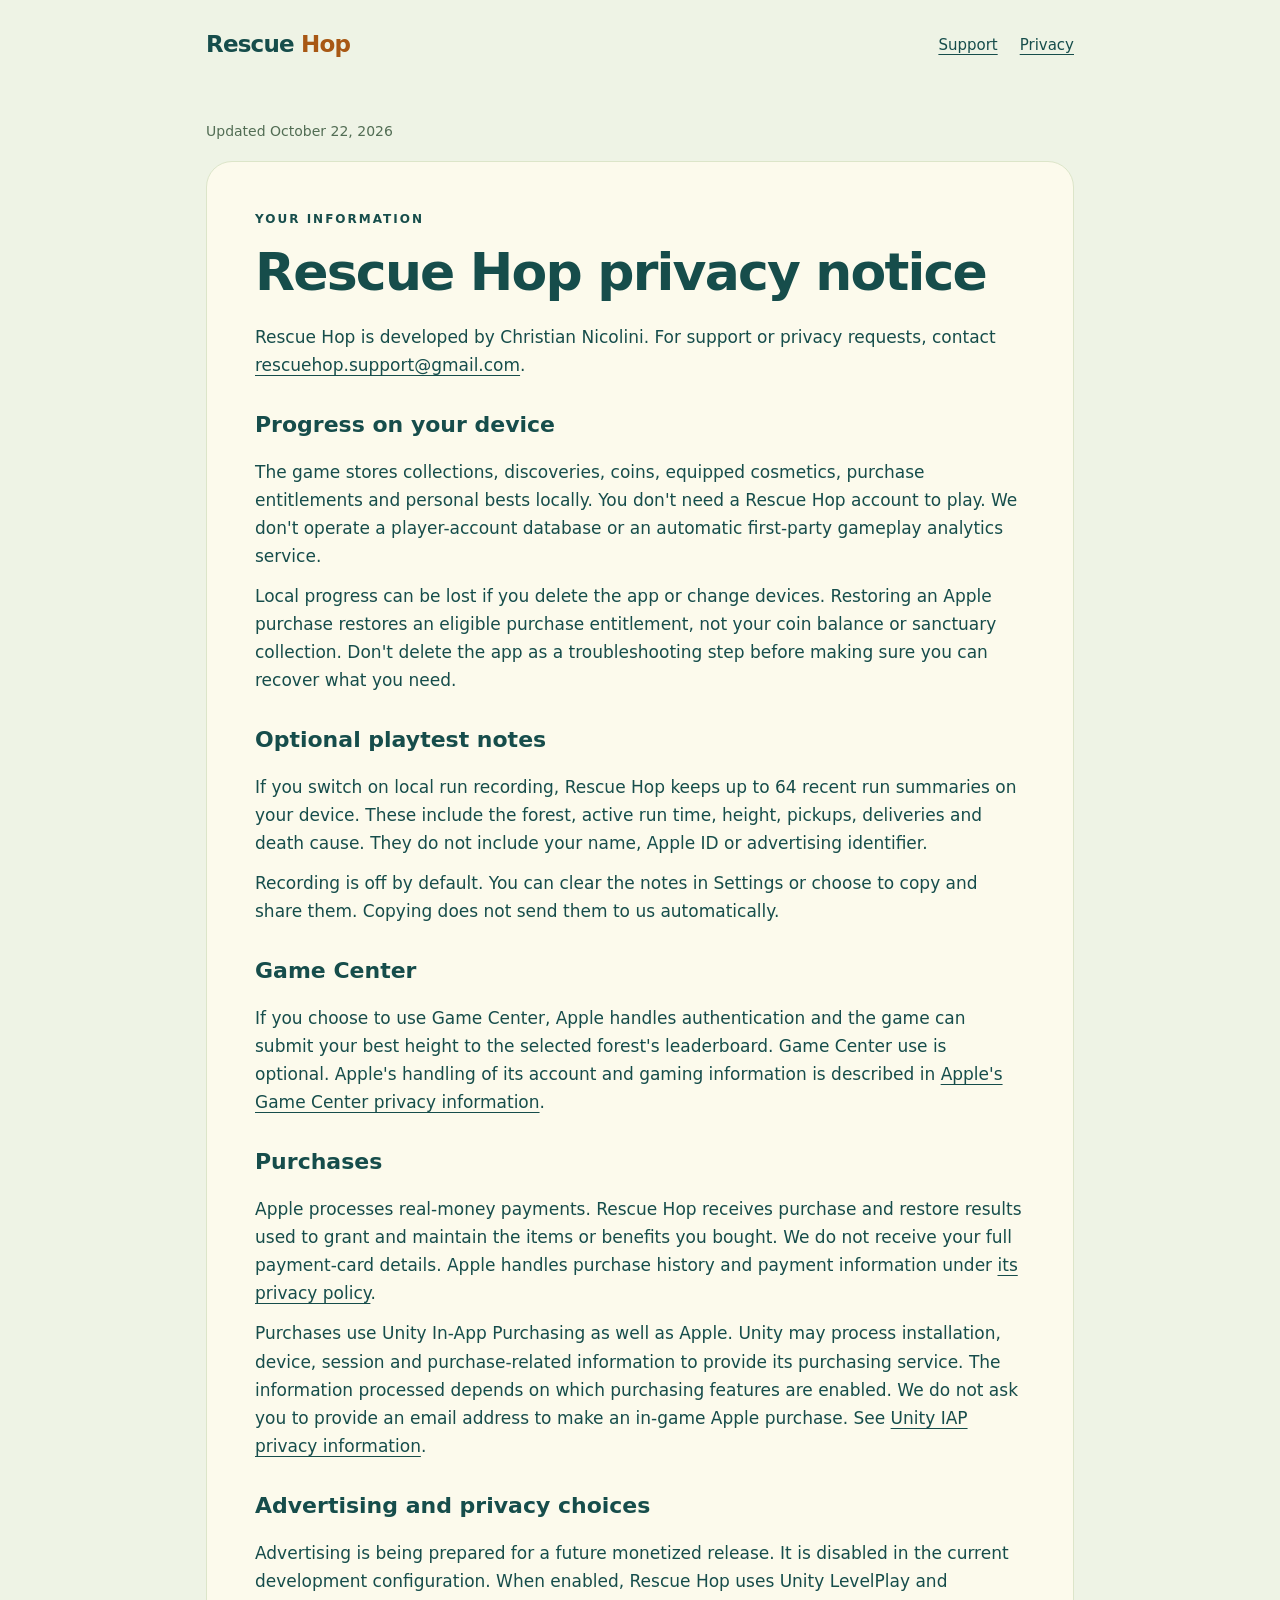
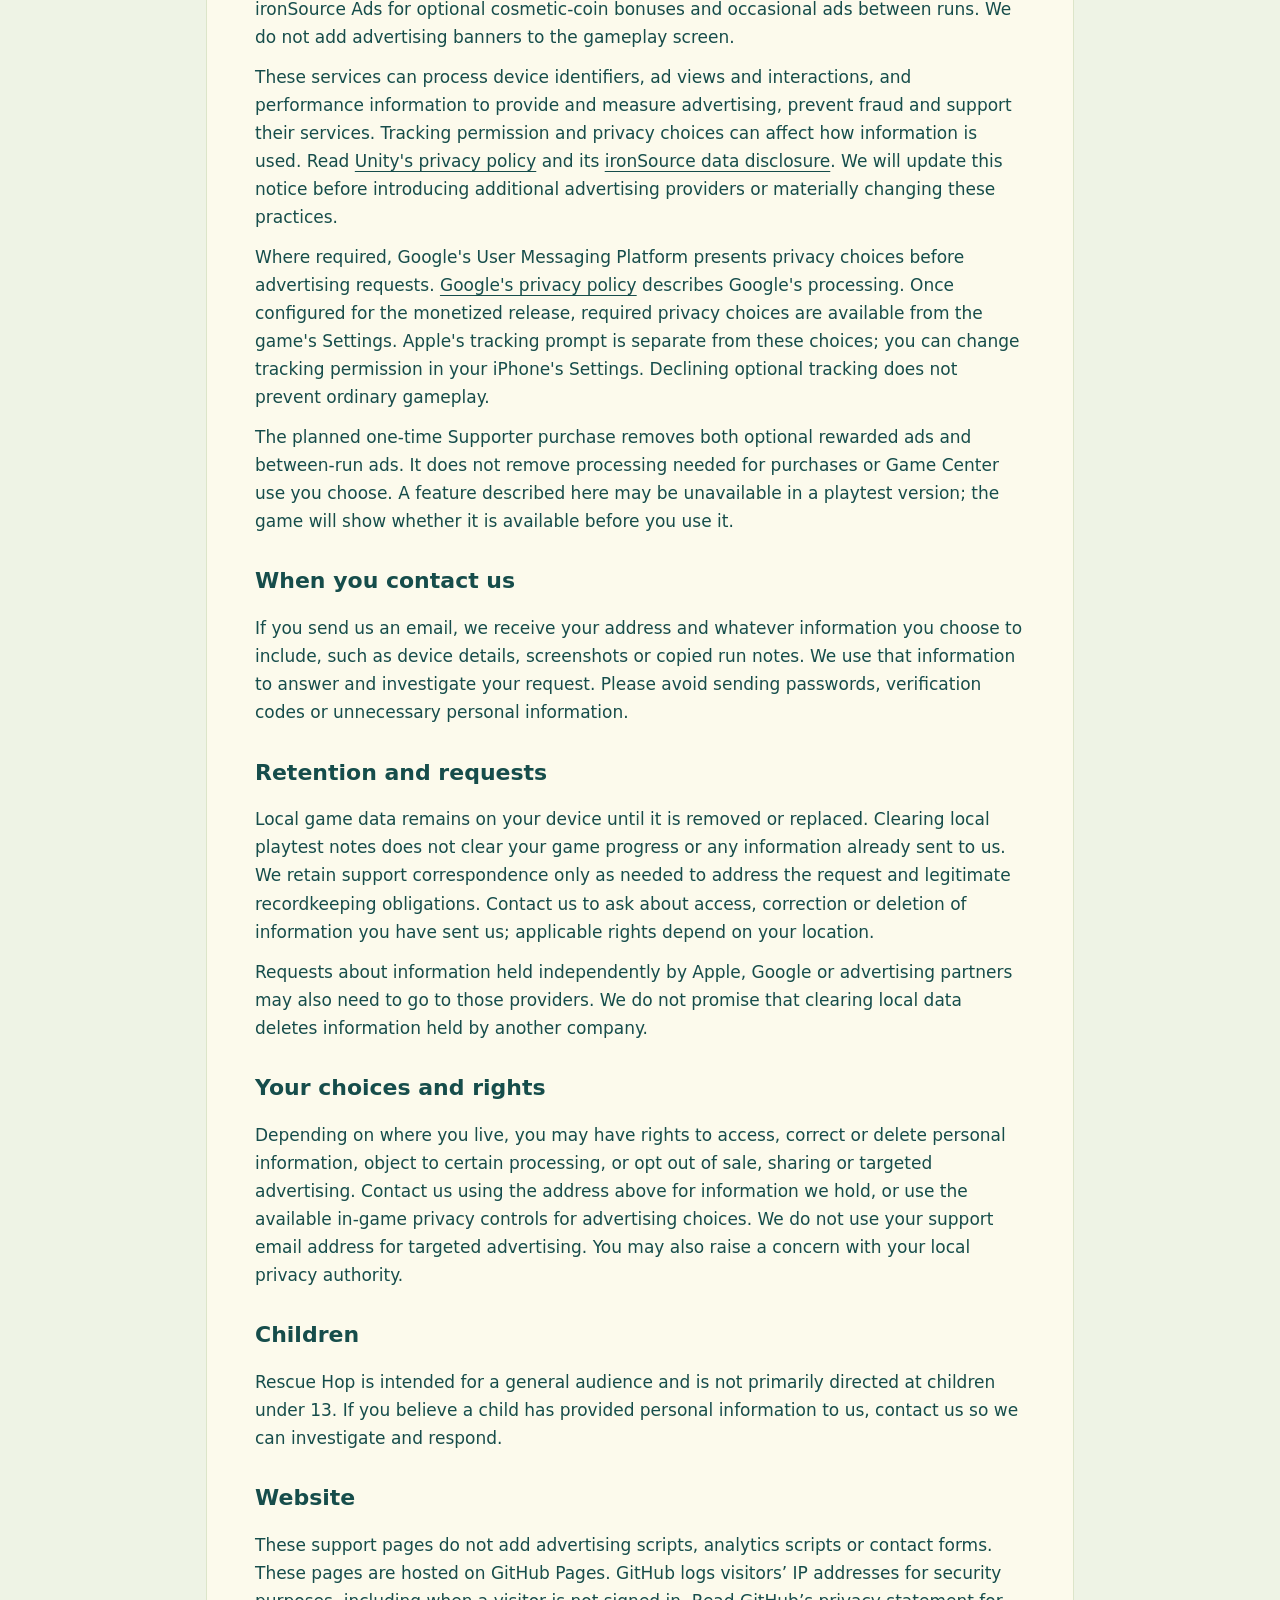
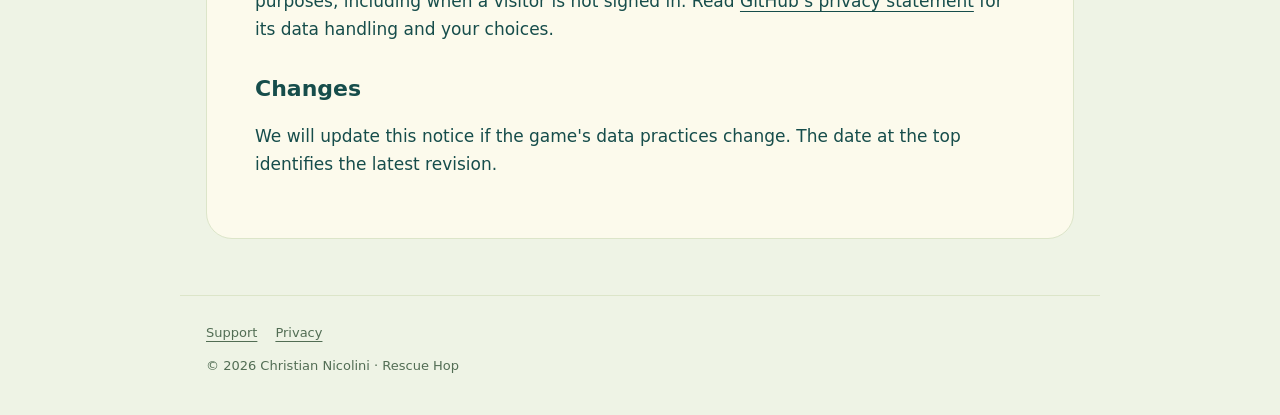
==== privacy.html @ 4a9ad63c "Publish Rescue Hop support and privacy pages" ====
<!doctype html><html lang="en"><head><meta charset="utf-8"><meta name="viewport" content="width=device-width,initial-scale=1"><title>Rescue Hop — Privacy</title><link rel="stylesheet" href="styles.css"></head><body><header><a class="brand" href="index.html">Rescue <span>Hop</span></a><nav aria-label="Main navigation"><a href="index.html">Support</a><a href="privacy.html" aria-current="page">Privacy</a></nav></header><main><p class="note">Updated October 22, 2026</p><article><div class="eyebrow">Your information</div><h1>Rescue Hop privacy notice</h1><p>Rescue Hop is developed by Christian Nicolini. For support or privacy requests, contact <a href="mailto:rescuehop.support@gmail.com">rescuehop.support@gmail.com</a>.</p><h2>Progress on your device</h2><p>The game stores collections, discoveries, coins, equipped cosmetics, purchase entitlements and personal bests locally. You don't need a Rescue Hop account to play. We don't operate a player-account database or an automatic first-party gameplay analytics service.</p><p>Local progress can be lost if you delete the app or change devices. Restoring an Apple purchase restores an eligible purchase entitlement, not your coin balance or sanctuary collection. Don't delete the app as a troubleshooting step before making sure you can recover what you need.</p><h2>Optional playtest notes</h2><p>If you switch on local run recording, Rescue Hop keeps up to 64 recent run summaries on your device. These include the forest, active run time, height, pickups, deliveries and death cause. They do not include your name, Apple ID or advertising identifier.</p><p>Recording is off by default. You can clear the notes in Settings or choose to copy and share them. Copying does not send them to us automatically.</p><h2>Game Center</h2><p>If you choose to use Game Center, Apple handles authentication and the game can submit your best height to the selected forest's leaderboard. Game Center use is optional. Apple's handling of its account and gaming information is described in <a href="https://www.apple.com/legal/privacy/data/en/game-center/">Apple's Game Center privacy information</a>.</p><h2>Purchases</h2><p>Apple processes real-money payments. Rescue Hop receives purchase and restore results used to grant and maintain the items or benefits you bought. We do not receive your full payment-card details. Apple handles purchase history and payment information under <a href="https://www.apple.com/legal/privacy/">its privacy policy</a>.</p><p>Purchases use Unity In-App Purchasing as well as Apple. Unity may process installation, device, session and purchase-related information to provide its purchasing service. The information processed depends on which purchasing features are enabled. We do not ask you to provide an email address to make an in-game Apple purchase. See <a href="https://docs.unity.com/en-us/iap/privacy-and-consent/overview">Unity IAP privacy information</a>.</p><h2>Advertising and privacy choices</h2><p>Advertising is being prepared for a future monetized release. It is disabled in the current development configuration. When enabled, Rescue Hop uses Unity LevelPlay and ironSource Ads for optional cosmetic-coin bonuses and occasional ads between runs. We do not add advertising banners to the gameplay screen.</p><p>These services can process device identifiers, ad views and interactions, and performance information to provide and measure advertising, prevent fraud and support their services. Tracking permission and privacy choices can affect how information is used. Read <a href="https://unity.com/legal/privacy-policy">Unity's privacy policy</a> and its <a href="https://docs.unity.com/en-us/grow/levelplay/platform/legal-resources/apple-privacy-questionnaire">ironSource data disclosure</a>. We will update this notice before introducing additional advertising providers or materially changing these practices.</p><p>Where required, Google's User Messaging Platform presents privacy choices before advertising requests. <a href="https://policies.google.com/privacy">Google's privacy policy</a> describes Google's processing. Once configured for the monetized release, required privacy choices are available from the game's Settings. Apple's tracking prompt is separate from these choices; you can change tracking permission in your iPhone's Settings. Declining optional tracking does not prevent ordinary gameplay.</p><p>The planned one-time Supporter purchase removes both optional rewarded ads and between-run ads. It does not remove processing needed for purchases or Game Center use you choose. A feature described here may be unavailable in a playtest version; the game will show whether it is available before you use it.</p><h2>When you contact us</h2><p>If you send us an email, we receive your address and whatever information you choose to include, such as device details, screenshots or copied run notes. We use that information to answer and investigate your request. Please avoid sending passwords, verification codes or unnecessary personal information.</p><h2>Retention and requests</h2><p>Local game data remains on your device until it is removed or replaced. Clearing local playtest notes does not clear your game progress or any information already sent to us. We retain support correspondence only as needed to address the request and legitimate recordkeeping obligations. Contact us to ask about access, correction or deletion of information you have sent us; applicable rights depend on your location.</p><p>Requests about information held independently by Apple, Google or advertising partners may also need to go to those providers. We do not promise that clearing local data deletes information held by another company.</p><h2>Your choices and rights</h2><p>Depending on where you live, you may have rights to access, correct or delete personal information, object to certain processing, or opt out of sale, sharing or targeted advertising. Contact us using the address above for information we hold, or use the available in-game privacy controls for advertising choices. We do not use your support email address for targeted advertising. You may also raise a concern with your local privacy authority.</p><h2>Children</h2><p>Rescue Hop is intended for a general audience and is not primarily directed at children under 13. If you believe a child has provided personal information to us, contact us so we can investigate and respond.</p><h2>Website</h2><p>These support pages do not add advertising scripts, analytics scripts or contact forms. These pages are hosted on GitHub Pages. GitHub logs visitors’ IP addresses for security purposes, including when a visitor is not signed in. Read <a href="https://docs.github.com/en/site-policy/privacy-policies/github-general-privacy-statement">GitHub’s privacy statement</a> for its data handling and your choices.</p><h2>Changes</h2><p>We will update this notice if the game's data practices change. The date at the top identifies the latest revision.</p></article></main><footer><a href="index.html">Support</a><a href="privacy.html">Privacy</a><p>© 2026 Christian Nicolini · Rescue Hop</p></footer></body></html>
---- styles.css ----
:root{color-scheme:light;--ink:#164d4b;--paper:#fcfaec;--lime:#d5ec77;--line:#dce5c9}*{box-sizing:border-box}body{margin:0;background:#eef3e5;color:var(--ink);font:17px/1.65 system-ui,-apple-system,BlinkMacSystemFont,"Segoe UI",sans-serif}a{color:inherit;text-underline-offset:4px}a:focus-visible{outline:3px solid #699c21;outline-offset:5px}header,main,footer{max-width:920px;margin:auto;padding:26px}header{display:flex;align-items:center;justify-content:space-between;gap:20px}.brand{font-weight:850;font-size:23px;text-decoration:none;letter-spacing:-.8px}.brand span{color:#a85814}nav{display:flex;gap:22px;font-size:15px}main{padding-top:18px}.hero,article,.card{background:var(--paper);border:1px solid var(--line);border-radius:26px;padding:clamp(24px,5vw,48px)}.hero{background:linear-gradient(135deg,#fcfaec,#e5f1c8)}.eyebrow{font-size:12px;letter-spacing:2px;font-weight:750;text-transform:uppercase}h1{font-size:clamp(32px,6vw,52px);line-height:1.1;letter-spacing:-1.8px;margin:14px 0 22px}h2{font-size:22px;line-height:1.3;margin-top:32px}p{margin:12px 0}.lede{font-size:20px;max-width:630px}.contact{display:inline-block;border-radius:14px;background:var(--ink);color:var(--paper);font-weight:700;padding:13px 20px;margin-top:16px;text-decoration:none;overflow-wrap:anywhere}.grid{display:grid;grid-template-columns:1fr 1fr;gap:18px;margin-top:20px}.card{padding:26px}.card h2{margin-top:0}.note{font-size:14px;color:#526d54}.draft{border:1px dashed #af8843;background:#fff4d8;padding:12px 18px;border-radius:12px;margin-bottom:20px;font-size:14px}article{margin-top:18px}article ul{padding-left:23px}.back{display:inline-block;margin:12px 0}footer{font-size:13px;color:#526d54;border-top:1px solid var(--line);margin-top:30px}footer a{margin-right:18px}@media(max-width:560px){header,main,footer{padding:20px}header{align-items:flex-start;flex-direction:column;gap:12px}.grid{grid-template-columns:1fr}nav{gap:20px}.contact{font-size:15px;width:100%;text-align:center}h1{letter-spacing:-1px}}
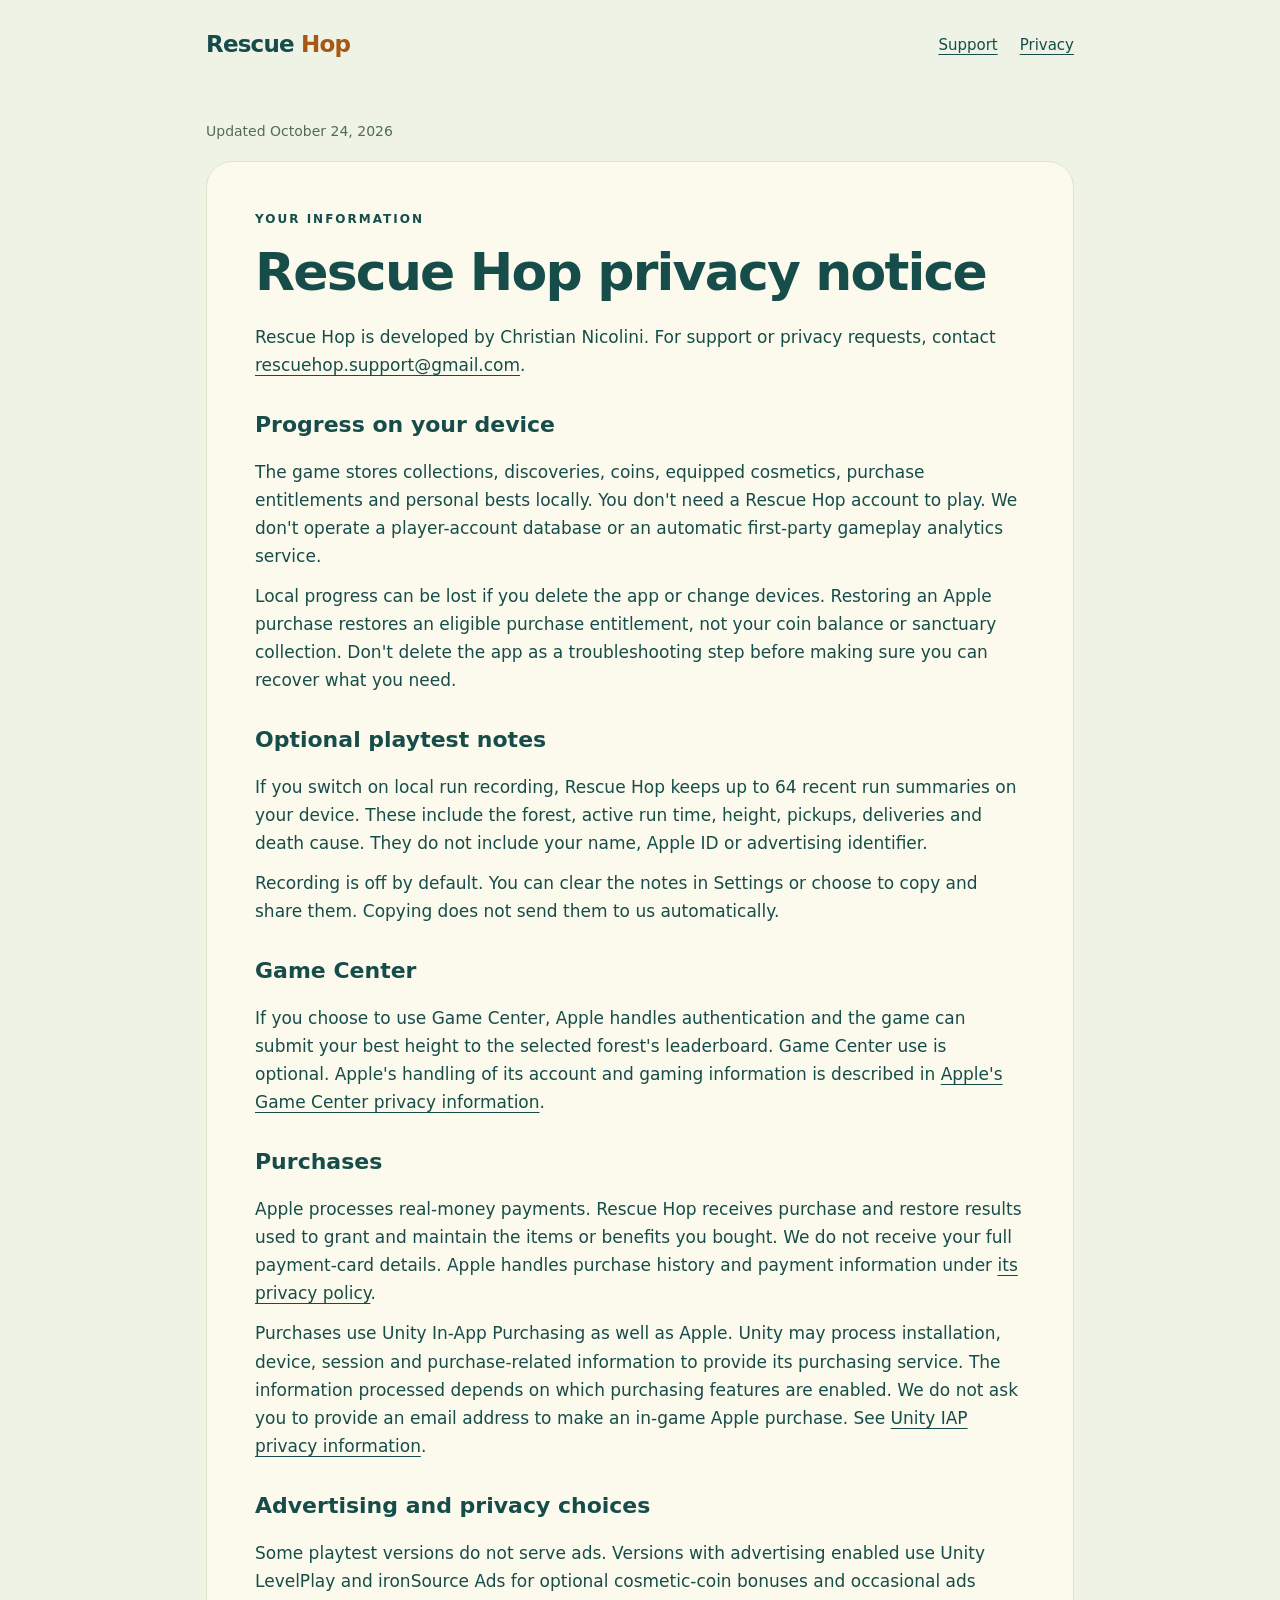
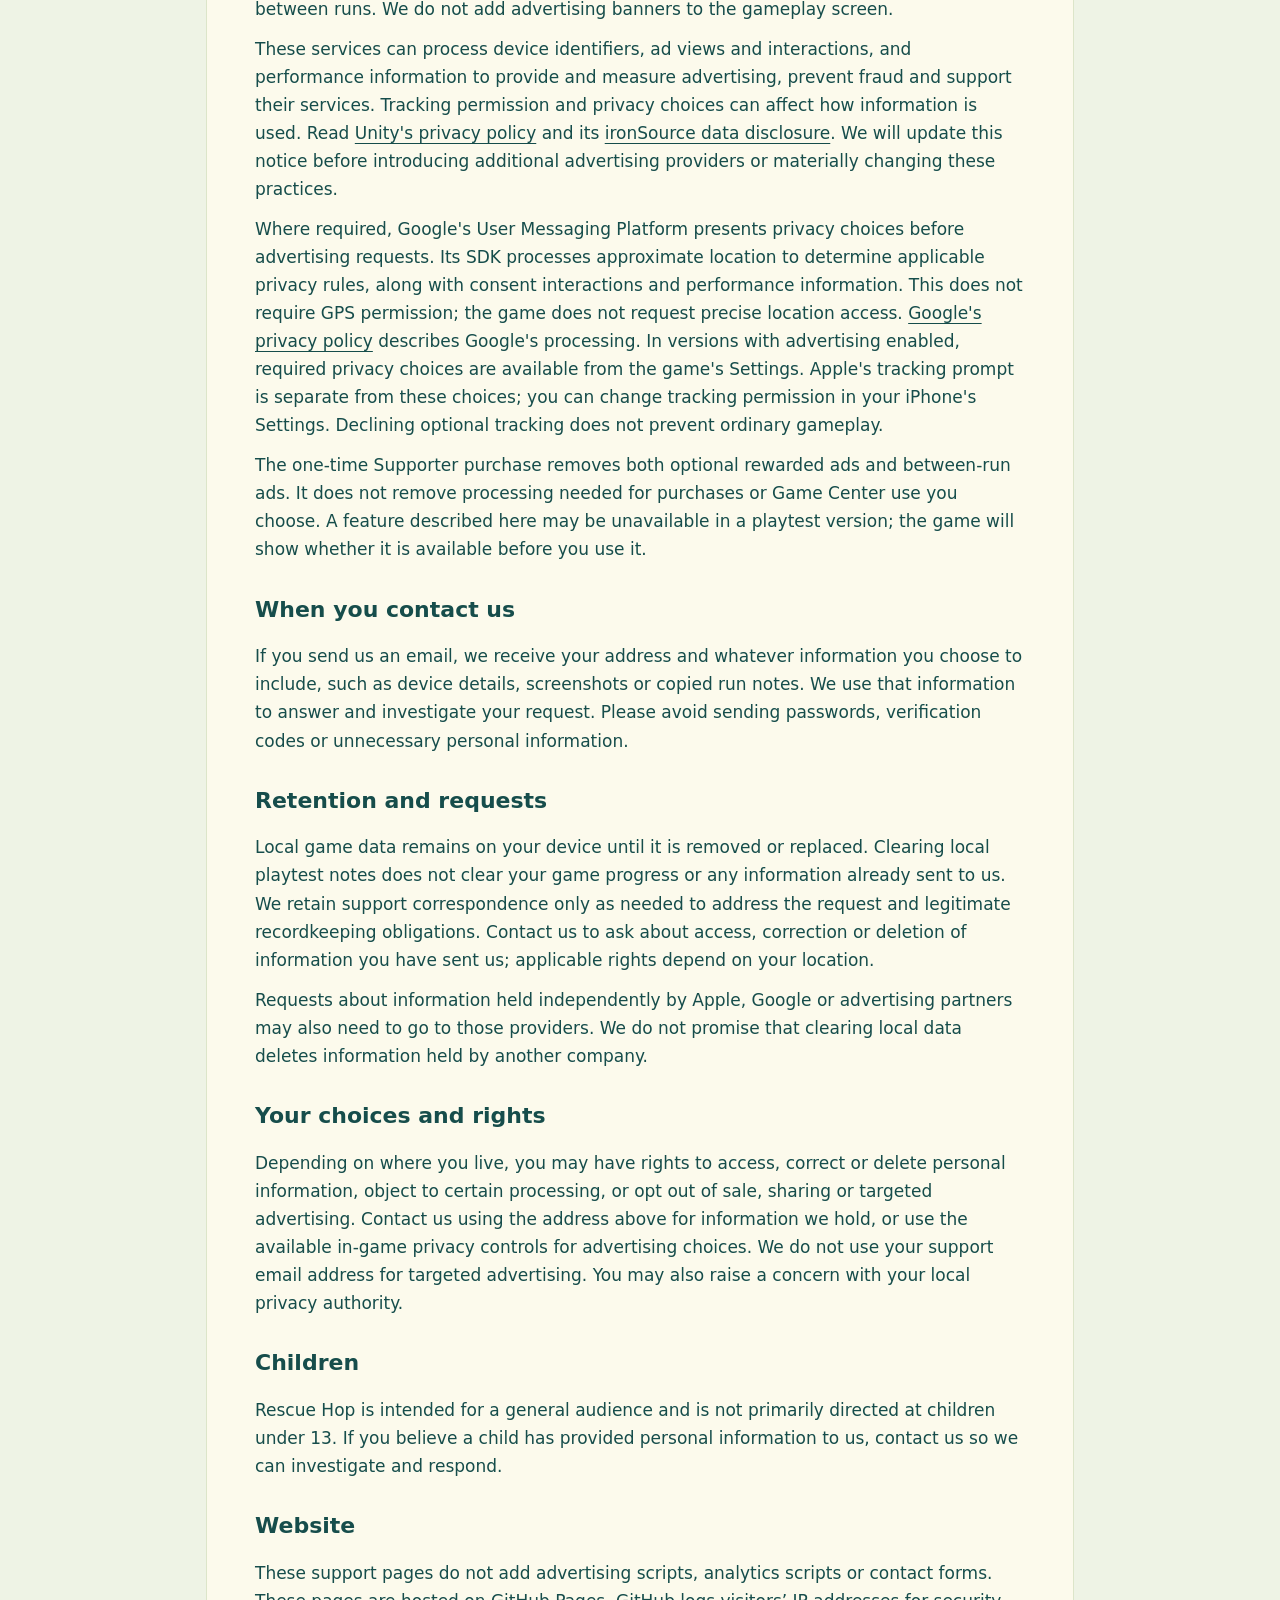
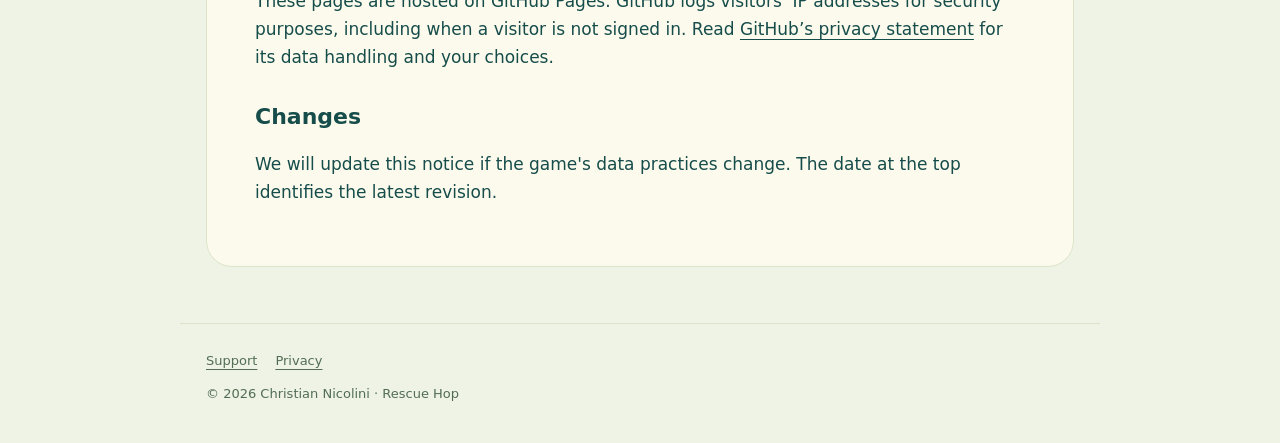
==== commit 4b01b684: "Update privacy notice for native ads and consent Updated the privacy notice with the latest informat" ====
--- a/privacy.html
+++ b/privacy.html
@@ -1 +1 @@
-<!doctype html><html lang="en"><head><meta charset="utf-8"><meta name="viewport" content="width=device-width,initial-scale=1"><title>Rescue Hop — Privacy</title><link rel="stylesheet" href="styles.css"></head><body><header><a class="brand" href="index.html">Rescue <span>Hop</span></a><nav aria-label="Main navigation"><a href="index.html">Support</a><a href="privacy.html" aria-current="page">Privacy</a></nav></header><main><p class="note">Updated October 22, 2026</p><article><div class="eyebrow">Your information</div><h1>Rescue Hop privacy notice</h1><p>Rescue Hop is developed by Christian Nicolini. For support or privacy requests, contact <a href="mailto:rescuehop.support@gmail.com">rescuehop.support@gmail.com</a>.</p><h2>Progress on your device</h2><p>The game stores collections, discoveries, coins, equipped cosmetics, purchase entitlements and personal bests locally. You don't need a Rescue Hop account to play. We don't operate a player-account database or an automatic first-party gameplay analytics service.</p><p>Local progress can be lost if you delete the app or change devices. Restoring an Apple purchase restores an eligible purchase entitlement, not your coin balance or sanctuary collection. Don't delete the app as a troubleshooting step before making sure you can recover what you need.</p><h2>Optional playtest notes</h2><p>If you switch on local run recording, Rescue Hop keeps up to 64 recent run summaries on your device. These include the forest, active run time, height, pickups, deliveries and death cause. They do not include your name, Apple ID or advertising identifier.</p><p>Recording is off by default. You can clear the notes in Settings or choose to copy and share them. Copying does not send them to us automatically.</p><h2>Game Center</h2><p>If you choose to use Game Center, Apple handles authentication and the game can submit your best height to the selected forest's leaderboard. Game Center use is optional. Apple's handling of its account and gaming information is described in <a href="https://www.apple.com/legal/privacy/data/en/game-center/">Apple's Game Center privacy information</a>.</p><h2>Purchases</h2><p>Apple processes real-money payments. Rescue Hop receives purchase and restore results used to grant and maintain the items or benefits you bought. We do not receive your full payment-card details. Apple handles purchase history and payment information under <a href="https://www.apple.com/legal/privacy/">its privacy policy</a>.</p><p>Purchases use Unity In-App Purchasing as well as Apple. Unity may process installation, device, session and purchase-related information to provide its purchasing service. The information processed depends on which purchasing features are enabled. We do not ask you to provide an email address to make an in-game Apple purchase. See <a href="https://docs.unity.com/en-us/iap/privacy-and-consent/overview">Unity IAP privacy information</a>.</p><h2>Advertising and privacy choices</h2><p>Advertising is being prepared for a future monetized release. It is disabled in the current development configuration. When enabled, Rescue Hop uses Unity LevelPlay and ironSource Ads for optional cosmetic-coin bonuses and occasional ads between runs. We do not add advertising banners to the gameplay screen.</p><p>These services can process device identifiers, ad views and interactions, and performance information to provide and measure advertising, prevent fraud and support their services. Tracking permission and privacy choices can affect how information is used. Read <a href="https://unity.com/legal/privacy-policy">Unity's privacy policy</a> and its <a href="https://docs.unity.com/en-us/grow/levelplay/platform/legal-resources/apple-privacy-questionnaire">ironSource data disclosure</a>. We will update this notice before introducing additional advertising providers or materially changing these practices.</p><p>Where required, Google's User Messaging Platform presents privacy choices before advertising requests. <a href="https://policies.google.com/privacy">Google's privacy policy</a> describes Google's processing. Once configured for the monetized release, required privacy choices are available from the game's Settings. Apple's tracking prompt is separate from these choices; you can change tracking permission in your iPhone's Settings. Declining optional tracking does not prevent ordinary gameplay.</p><p>The planned one-time Supporter purchase removes both optional rewarded ads and between-run ads. It does not remove processing needed for purchases or Game Center use you choose. A feature described here may be unavailable in a playtest version; the game will show whether it is available before you use it.</p><h2>When you contact us</h2><p>If you send us an email, we receive your address and whatever information you choose to include, such as device details, screenshots or copied run notes. We use that information to answer and investigate your request. Please avoid sending passwords, verification codes or unnecessary personal information.</p><h2>Retention and requests</h2><p>Local game data remains on your device until it is removed or replaced. Clearing local playtest notes does not clear your game progress or any information already sent to us. We retain support correspondence only as needed to address the request and legitimate recordkeeping obligations. Contact us to ask about access, correction or deletion of information you have sent us; applicable rights depend on your location.</p><p>Requests about information held independently by Apple, Google or advertising partners may also need to go to those providers. We do not promise that clearing local data deletes information held by another company.</p><h2>Your choices and rights</h2><p>Depending on where you live, you may have rights to access, correct or delete personal information, object to certain processing, or opt out of sale, sharing or targeted advertising. Contact us using the address above for information we hold, or use the available in-game privacy controls for advertising choices. We do not use your support email address for targeted advertising. You may also raise a concern with your local privacy authority.</p><h2>Children</h2><p>Rescue Hop is intended for a general audience and is not primarily directed at children under 13. If you believe a child has provided personal information to us, contact us so we can investigate and respond.</p><h2>Website</h2><p>These support pages do not add advertising scripts, analytics scripts or contact forms. These pages are hosted on GitHub Pages. GitHub logs visitors’ IP addresses for security purposes, including when a visitor is not signed in. Read <a href="https://docs.github.com/en/site-policy/privacy-policies/github-general-privacy-statement">GitHub’s privacy statement</a> for its data handling and your choices.</p><h2>Changes</h2><p>We will update this notice if the game's data practices change. The date at the top identifies the latest revision.</p></article></main><footer><a href="index.html">Support</a><a href="privacy.html">Privacy</a><p>© 2026 Christian Nicolini · Rescue Hop</p></footer></body></html>
+<!doctype html><html lang="en"><head><meta charset="utf-8"><meta name="viewport" content="width=device-width,initial-scale=1"><title>Rescue Hop — Privacy</title><link rel="stylesheet" href="styles.css"></head><body><header><a class="brand" href="index.html">Rescue <span>Hop</span></a><nav aria-label="Main navigation"><a href="index.html">Support</a><a href="privacy.html" aria-current="page">Privacy</a></nav></header><main><p class="note">Updated October 24, 2026</p><article><div class="eyebrow">Your information</div><h1>Rescue Hop privacy notice</h1><p>Rescue Hop is developed by Christian Nicolini. For support or privacy requests, contact <a href="mailto:rescuehop.support@gmail.com">rescuehop.support@gmail.com</a>.</p><h2>Progress on your device</h2><p>The game stores collections, discoveries, coins, equipped cosmetics, purchase entitlements and personal bests locally. You don't need a Rescue Hop account to play. We don't operate a player-account database or an automatic first-party gameplay analytics service.</p><p>Local progress can be lost if you delete the app or change devices. Restoring an Apple purchase restores an eligible purchase entitlement, not your coin balance or sanctuary collection. Don't delete the app as a troubleshooting step before making sure you can recover what you need.</p><h2>Optional playtest notes</h2><p>If you switch on local run recording, Rescue Hop keeps up to 64 recent run summaries on your device. These include the forest, active run time, height, pickups, deliveries and death cause. They do not include your name, Apple ID or advertising identifier.</p><p>Recording is off by default. You can clear the notes in Settings or choose to copy and share them. Copying does not send them to us automatically.</p><h2>Game Center</h2><p>If you choose to use Game Center, Apple handles authentication and the game can submit your best height to the selected forest's leaderboard. Game Center use is optional. Apple's handling of its account and gaming information is described in <a href="https://www.apple.com/legal/privacy/data/en/game-center/">Apple's Game Center privacy information</a>.</p><h2>Purchases</h2><p>Apple processes real-money payments. Rescue Hop receives purchase and restore results used to grant and maintain the items or benefits you bought. We do not receive your full payment-card details. Apple handles purchase history and payment information under <a href="https://www.apple.com/legal/privacy/">its privacy policy</a>.</p><p>Purchases use Unity In-App Purchasing as well as Apple. Unity may process installation, device, session and purchase-related information to provide its purchasing service. The information processed depends on which purchasing features are enabled. We do not ask you to provide an email address to make an in-game Apple purchase. See <a href="https://docs.unity.com/en-us/iap/privacy-and-consent/overview">Unity IAP privacy information</a>.</p><h2>Advertising and privacy choices</h2><p>Some playtest versions do not serve ads. Versions with advertising enabled use Unity LevelPlay and ironSource Ads for optional cosmetic-coin bonuses and occasional ads between runs. We do not add advertising banners to the gameplay screen.</p><p>These services can process device identifiers, ad views and interactions, and performance information to provide and measure advertising, prevent fraud and support their services. Tracking permission and privacy choices can affect how information is used. Read <a href="https://unity.com/legal/privacy-policy">Unity's privacy policy</a> and its <a href="https://docs.unity.com/en-us/grow/levelplay/platform/legal-resources/apple-privacy-questionnaire">ironSource data disclosure</a>. We will update this notice before introducing additional advertising providers or materially changing these practices.</p><p>Where required, Google's User Messaging Platform presents privacy choices before advertising requests. Its SDK processes approximate location to determine applicable privacy rules, along with consent interactions and performance information. This does not require GPS permission; the game does not request precise location access. <a href="https://policies.google.com/privacy">Google's privacy policy</a> describes Google's processing. In versions with advertising enabled, required privacy choices are available from the game's Settings. Apple's tracking prompt is separate from these choices; you can change tracking permission in your iPhone's Settings. Declining optional tracking does not prevent ordinary gameplay.</p><p>The one-time Supporter purchase removes both optional rewarded ads and between-run ads. It does not remove processing needed for purchases or Game Center use you choose. A feature described here may be unavailable in a playtest version; the game will show whether it is available before you use it.</p><h2>When you contact us</h2><p>If you send us an email, we receive your address and whatever information you choose to include, such as device details, screenshots or copied run notes. We use that information to answer and investigate your request. Please avoid sending passwords, verification codes or unnecessary personal information.</p><h2>Retention and requests</h2><p>Local game data remains on your device until it is removed or replaced. Clearing local playtest notes does not clear your game progress or any information already sent to us. We retain support correspondence only as needed to address the request and legitimate recordkeeping obligations. Contact us to ask about access, correction or deletion of information you have sent us; applicable rights depend on your location.</p><p>Requests about information held independently by Apple, Google or advertising partners may also need to go to those providers. We do not promise that clearing local data deletes information held by another company.</p><h2>Your choices and rights</h2><p>Depending on where you live, you may have rights to access, correct or delete personal information, object to certain processing, or opt out of sale, sharing or targeted advertising. Contact us using the address above for information we hold, or use the available in-game privacy controls for advertising choices. We do not use your support email address for targeted advertising. You may also raise a concern with your local privacy authority.</p><h2>Children</h2><p>Rescue Hop is intended for a general audience and is not primarily directed at children under 13. If you believe a child has provided personal information to us, contact us so we can investigate and respond.</p><h2>Website</h2><p>These support pages do not add advertising scripts, analytics scripts or contact forms. These pages are hosted on GitHub Pages. GitHub logs visitors’ IP addresses for security purposes, including when a visitor is not signed in. Read <a href="https://docs.github.com/en/site-policy/privacy-policies/github-general-privacy-statement">GitHub’s privacy statement</a> for its data handling and your choices.</p><h2>Changes</h2><p>We will update this notice if the game's data practices change. The date at the top identifies the latest revision.</p></article></main><footer><a href="index.html">Support</a><a href="privacy.html">Privacy</a><p>© 2026 Christian Nicolini · Rescue Hop</p></footer></body></html>
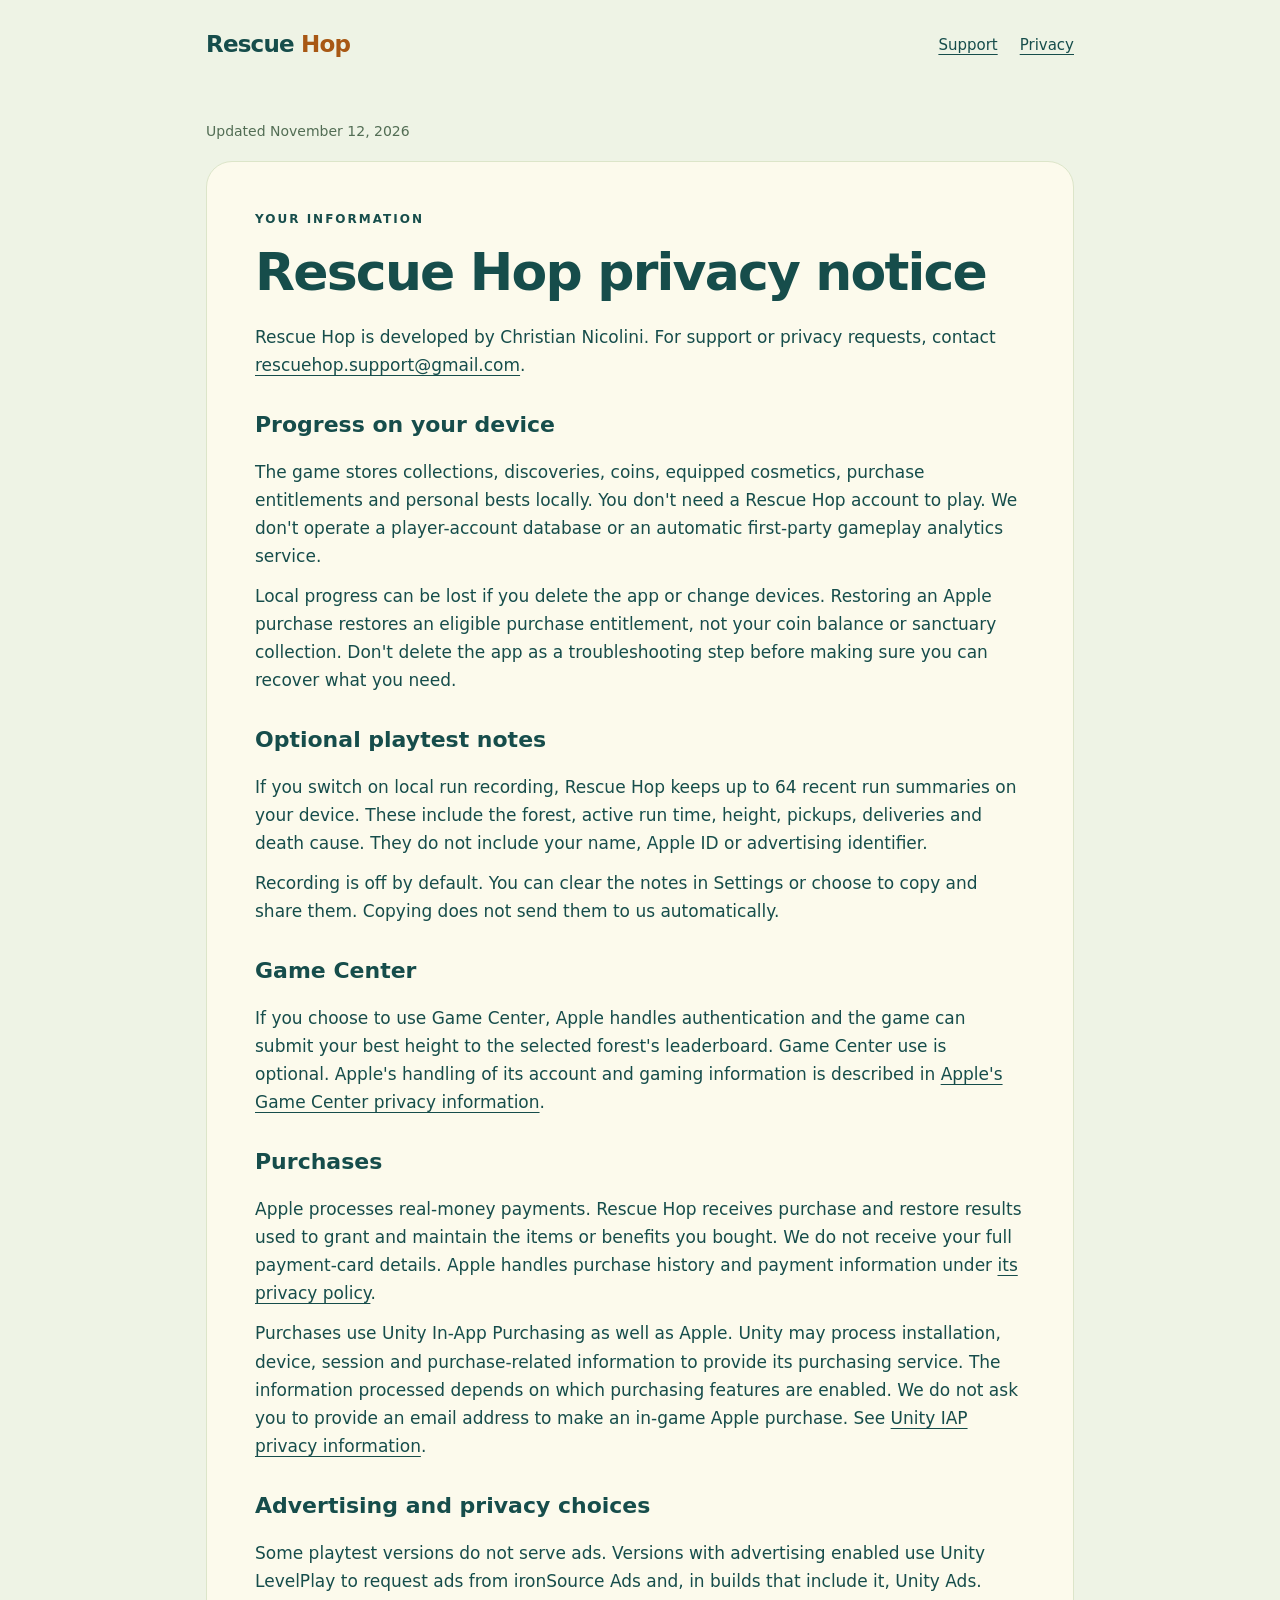
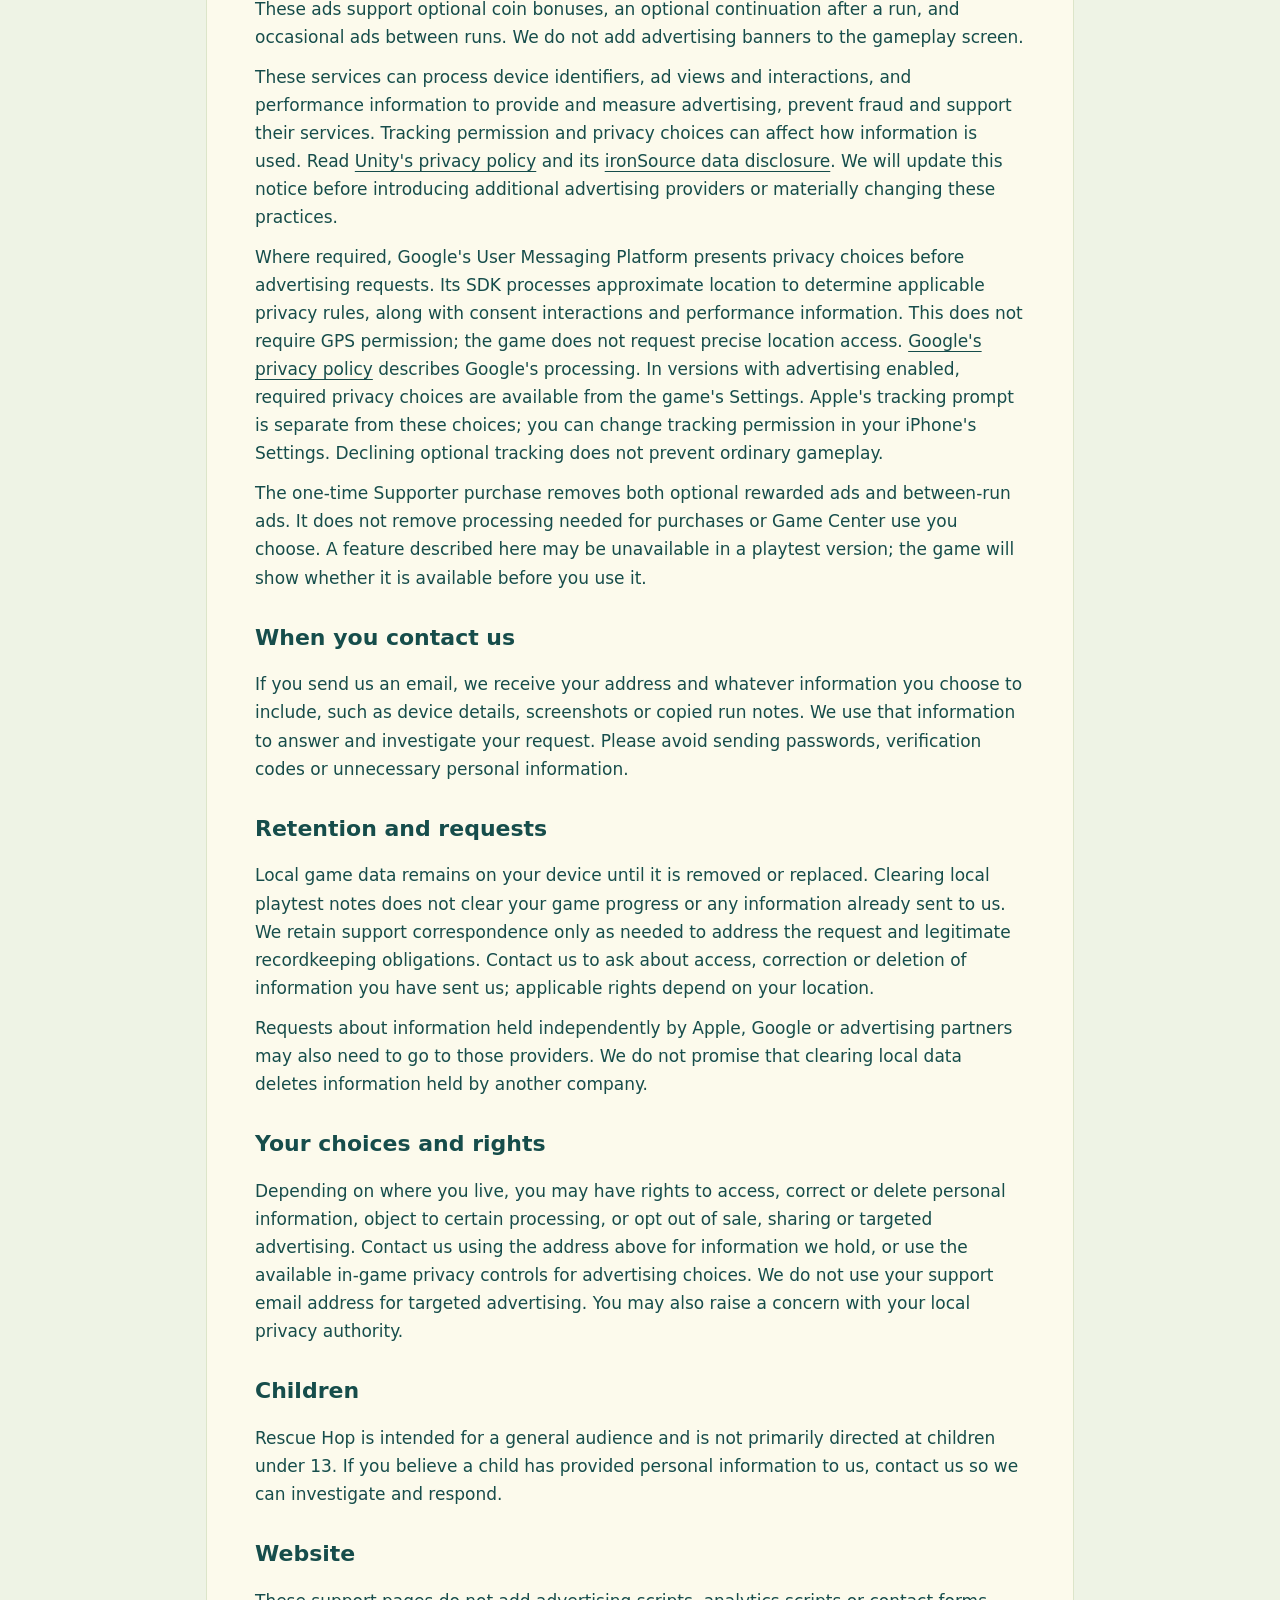
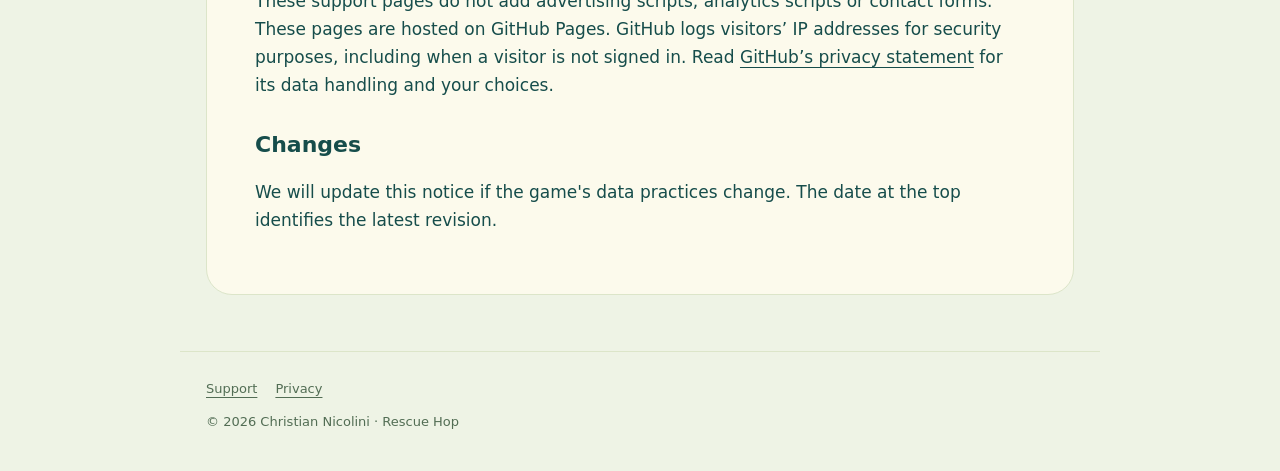
==== commit 8258d978: "Disclose Unity Ads in Rescue Hop privacy notice Name the additional Unity Ads source for builds that" ====
--- a/privacy.html
+++ b/privacy.html
@@ -1 +1 @@
-<!doctype html><html lang="en"><head><meta charset="utf-8"><meta name="viewport" content="width=device-width,initial-scale=1"><title>Rescue Hop — Privacy</title><link rel="stylesheet" href="styles.css"></head><body><header><a class="brand" href="index.html">Rescue <span>Hop</span></a><nav aria-label="Main navigation"><a href="index.html">Support</a><a href="privacy.html" aria-current="page">Privacy</a></nav></header><main><p class="note">Updated October 24, 2026</p><article><div class="eyebrow">Your information</div><h1>Rescue Hop privacy notice</h1><p>Rescue Hop is developed by Christian Nicolini. For support or privacy requests, contact <a href="mailto:rescuehop.support@gmail.com">rescuehop.support@gmail.com</a>.</p><h2>Progress on your device</h2><p>The game stores collections, discoveries, coins, equipped cosmetics, purchase entitlements and personal bests locally. You don't need a Rescue Hop account to play. We don't operate a player-account database or an automatic first-party gameplay analytics service.</p><p>Local progress can be lost if you delete the app or change devices. Restoring an Apple purchase restores an eligible purchase entitlement, not your coin balance or sanctuary collection. Don't delete the app as a troubleshooting step before making sure you can recover what you need.</p><h2>Optional playtest notes</h2><p>If you switch on local run recording, Rescue Hop keeps up to 64 recent run summaries on your device. These include the forest, active run time, height, pickups, deliveries and death cause. They do not include your name, Apple ID or advertising identifier.</p><p>Recording is off by default. You can clear the notes in Settings or choose to copy and share them. Copying does not send them to us automatically.</p><h2>Game Center</h2><p>If you choose to use Game Center, Apple handles authentication and the game can submit your best height to the selected forest's leaderboard. Game Center use is optional. Apple's handling of its account and gaming information is described in <a href="https://www.apple.com/legal/privacy/data/en/game-center/">Apple's Game Center privacy information</a>.</p><h2>Purchases</h2><p>Apple processes real-money payments. Rescue Hop receives purchase and restore results used to grant and maintain the items or benefits you bought. We do not receive your full payment-card details. Apple handles purchase history and payment information under <a href="https://www.apple.com/legal/privacy/">its privacy policy</a>.</p><p>Purchases use Unity In-App Purchasing as well as Apple. Unity may process installation, device, session and purchase-related information to provide its purchasing service. The information processed depends on which purchasing features are enabled. We do not ask you to provide an email address to make an in-game Apple purchase. See <a href="https://docs.unity.com/en-us/iap/privacy-and-consent/overview">Unity IAP privacy information</a>.</p><h2>Advertising and privacy choices</h2><p>Some playtest versions do not serve ads. Versions with advertising enabled use Unity LevelPlay and ironSource Ads for optional cosmetic-coin bonuses and occasional ads between runs. We do not add advertising banners to the gameplay screen.</p><p>These services can process device identifiers, ad views and interactions, and performance information to provide and measure advertising, prevent fraud and support their services. Tracking permission and privacy choices can affect how information is used. Read <a href="https://unity.com/legal/privacy-policy">Unity's privacy policy</a> and its <a href="https://docs.unity.com/en-us/grow/levelplay/platform/legal-resources/apple-privacy-questionnaire">ironSource data disclosure</a>. We will update this notice before introducing additional advertising providers or materially changing these practices.</p><p>Where required, Google's User Messaging Platform presents privacy choices before advertising requests. Its SDK processes approximate location to determine applicable privacy rules, along with consent interactions and performance information. This does not require GPS permission; the game does not request precise location access. <a href="https://policies.google.com/privacy">Google's privacy policy</a> describes Google's processing. In versions with advertising enabled, required privacy choices are available from the game's Settings. Apple's tracking prompt is separate from these choices; you can change tracking permission in your iPhone's Settings. Declining optional tracking does not prevent ordinary gameplay.</p><p>The one-time Supporter purchase removes both optional rewarded ads and between-run ads. It does not remove processing needed for purchases or Game Center use you choose. A feature described here may be unavailable in a playtest version; the game will show whether it is available before you use it.</p><h2>When you contact us</h2><p>If you send us an email, we receive your address and whatever information you choose to include, such as device details, screenshots or copied run notes. We use that information to answer and investigate your request. Please avoid sending passwords, verification codes or unnecessary personal information.</p><h2>Retention and requests</h2><p>Local game data remains on your device until it is removed or replaced. Clearing local playtest notes does not clear your game progress or any information already sent to us. We retain support correspondence only as needed to address the request and legitimate recordkeeping obligations. Contact us to ask about access, correction or deletion of information you have sent us; applicable rights depend on your location.</p><p>Requests about information held independently by Apple, Google or advertising partners may also need to go to those providers. We do not promise that clearing local data deletes information held by another company.</p><h2>Your choices and rights</h2><p>Depending on where you live, you may have rights to access, correct or delete personal information, object to certain processing, or opt out of sale, sharing or targeted advertising. Contact us using the address above for information we hold, or use the available in-game privacy controls for advertising choices. We do not use your support email address for targeted advertising. You may also raise a concern with your local privacy authority.</p><h2>Children</h2><p>Rescue Hop is intended for a general audience and is not primarily directed at children under 13. If you believe a child has provided personal information to us, contact us so we can investigate and respond.</p><h2>Website</h2><p>These support pages do not add advertising scripts, analytics scripts or contact forms. These pages are hosted on GitHub Pages. GitHub logs visitors’ IP addresses for security purposes, including when a visitor is not signed in. Read <a href="https://docs.github.com/en/site-policy/privacy-policies/github-general-privacy-statement">GitHub’s privacy statement</a> for its data handling and your choices.</p><h2>Changes</h2><p>We will update this notice if the game's data practices change. The date at the top identifies the latest revision.</p></article></main><footer><a href="index.html">Support</a><a href="privacy.html">Privacy</a><p>© 2026 Christian Nicolini · Rescue Hop</p></footer></body></html>
+<!doctype html><html lang="en"><head><meta charset="utf-8"><meta name="viewport" content="width=device-width,initial-scale=1"><title>Rescue Hop — Privacy</title><link rel="stylesheet" href="styles.css"></head><body><header><a class="brand" href="index.html">Rescue <span>Hop</span></a><nav aria-label="Main navigation"><a href="index.html">Support</a><a href="privacy.html" aria-current="page">Privacy</a></nav></header><main><p class="note">Updated November 12, 2026</p><article><div class="eyebrow">Your information</div><h1>Rescue Hop privacy notice</h1><p>Rescue Hop is developed by Christian Nicolini. For support or privacy requests, contact <a href="mailto:rescuehop.support@gmail.com">rescuehop.support@gmail.com</a>.</p><h2>Progress on your device</h2><p>The game stores collections, discoveries, coins, equipped cosmetics, purchase entitlements and personal bests locally. You don't need a Rescue Hop account to play. We don't operate a player-account database or an automatic first-party gameplay analytics service.</p><p>Local progress can be lost if you delete the app or change devices. Restoring an Apple purchase restores an eligible purchase entitlement, not your coin balance or sanctuary collection. Don't delete the app as a troubleshooting step before making sure you can recover what you need.</p><h2>Optional playtest notes</h2><p>If you switch on local run recording, Rescue Hop keeps up to 64 recent run summaries on your device. These include the forest, active run time, height, pickups, deliveries and death cause. They do not include your name, Apple ID or advertising identifier.</p><p>Recording is off by default. You can clear the notes in Settings or choose to copy and share them. Copying does not send them to us automatically.</p><h2>Game Center</h2><p>If you choose to use Game Center, Apple handles authentication and the game can submit your best height to the selected forest's leaderboard. Game Center use is optional. Apple's handling of its account and gaming information is described in <a href="https://www.apple.com/legal/privacy/data/en/game-center/">Apple's Game Center privacy information</a>.</p><h2>Purchases</h2><p>Apple processes real-money payments. Rescue Hop receives purchase and restore results used to grant and maintain the items or benefits you bought. We do not receive your full payment-card details. Apple handles purchase history and payment information under <a href="https://www.apple.com/legal/privacy/">its privacy policy</a>.</p><p>Purchases use Unity In-App Purchasing as well as Apple. Unity may process installation, device, session and purchase-related information to provide its purchasing service. The information processed depends on which purchasing features are enabled. We do not ask you to provide an email address to make an in-game Apple purchase. See <a href="https://docs.unity.com/en-us/iap/privacy-and-consent/overview">Unity IAP privacy information</a>.</p><h2>Advertising and privacy choices</h2><p>Some playtest versions do not serve ads. Versions with advertising enabled use Unity LevelPlay to request ads from ironSource Ads and, in builds that include it, Unity Ads. These ads support optional coin bonuses, an optional continuation after a run, and occasional ads between runs. We do not add advertising banners to the gameplay screen.</p><p>These services can process device identifiers, ad views and interactions, and performance information to provide and measure advertising, prevent fraud and support their services. Tracking permission and privacy choices can affect how information is used. Read <a href="https://unity.com/legal/privacy-policy">Unity's privacy policy</a> and its <a href="https://docs.unity.com/en-us/grow/levelplay/platform/legal-resources/apple-privacy-questionnaire">ironSource data disclosure</a>. We will update this notice before introducing additional advertising providers or materially changing these practices.</p><p>Where required, Google's User Messaging Platform presents privacy choices before advertising requests. Its SDK processes approximate location to determine applicable privacy rules, along with consent interactions and performance information. This does not require GPS permission; the game does not request precise location access. <a href="https://policies.google.com/privacy">Google's privacy policy</a> describes Google's processing. In versions with advertising enabled, required privacy choices are available from the game's Settings. Apple's tracking prompt is separate from these choices; you can change tracking permission in your iPhone's Settings. Declining optional tracking does not prevent ordinary gameplay.</p><p>The one-time Supporter purchase removes both optional rewarded ads and between-run ads. It does not remove processing needed for purchases or Game Center use you choose. A feature described here may be unavailable in a playtest version; the game will show whether it is available before you use it.</p><h2>When you contact us</h2><p>If you send us an email, we receive your address and whatever information you choose to include, such as device details, screenshots or copied run notes. We use that information to answer and investigate your request. Please avoid sending passwords, verification codes or unnecessary personal information.</p><h2>Retention and requests</h2><p>Local game data remains on your device until it is removed or replaced. Clearing local playtest notes does not clear your game progress or any information already sent to us. We retain support correspondence only as needed to address the request and legitimate recordkeeping obligations. Contact us to ask about access, correction or deletion of information you have sent us; applicable rights depend on your location.</p><p>Requests about information held independently by Apple, Google or advertising partners may also need to go to those providers. We do not promise that clearing local data deletes information held by another company.</p><h2>Your choices and rights</h2><p>Depending on where you live, you may have rights to access, correct or delete personal information, object to certain processing, or opt out of sale, sharing or targeted advertising. Contact us using the address above for information we hold, or use the available in-game privacy controls for advertising choices. We do not use your support email address for targeted advertising. You may also raise a concern with your local privacy authority.</p><h2>Children</h2><p>Rescue Hop is intended for a general audience and is not primarily directed at children under 13. If you believe a child has provided personal information to us, contact us so we can investigate and respond.</p><h2>Website</h2><p>These support pages do not add advertising scripts, analytics scripts or contact forms. These pages are hosted on GitHub Pages. GitHub logs visitors’ IP addresses for security purposes, including when a visitor is not signed in. Read <a href="https://docs.github.com/en/site-policy/privacy-policies/github-general-privacy-statement">GitHub’s privacy statement</a> for its data handling and your choices.</p><h2>Changes</h2><p>We will update this notice if the game's data practices change. The date at the top identifies the latest revision.</p></article></main><footer><a href="index.html">Support</a><a href="privacy.html">Privacy</a><p>© 2026 Christian Nicolini · Rescue Hop</p></footer></body></html>
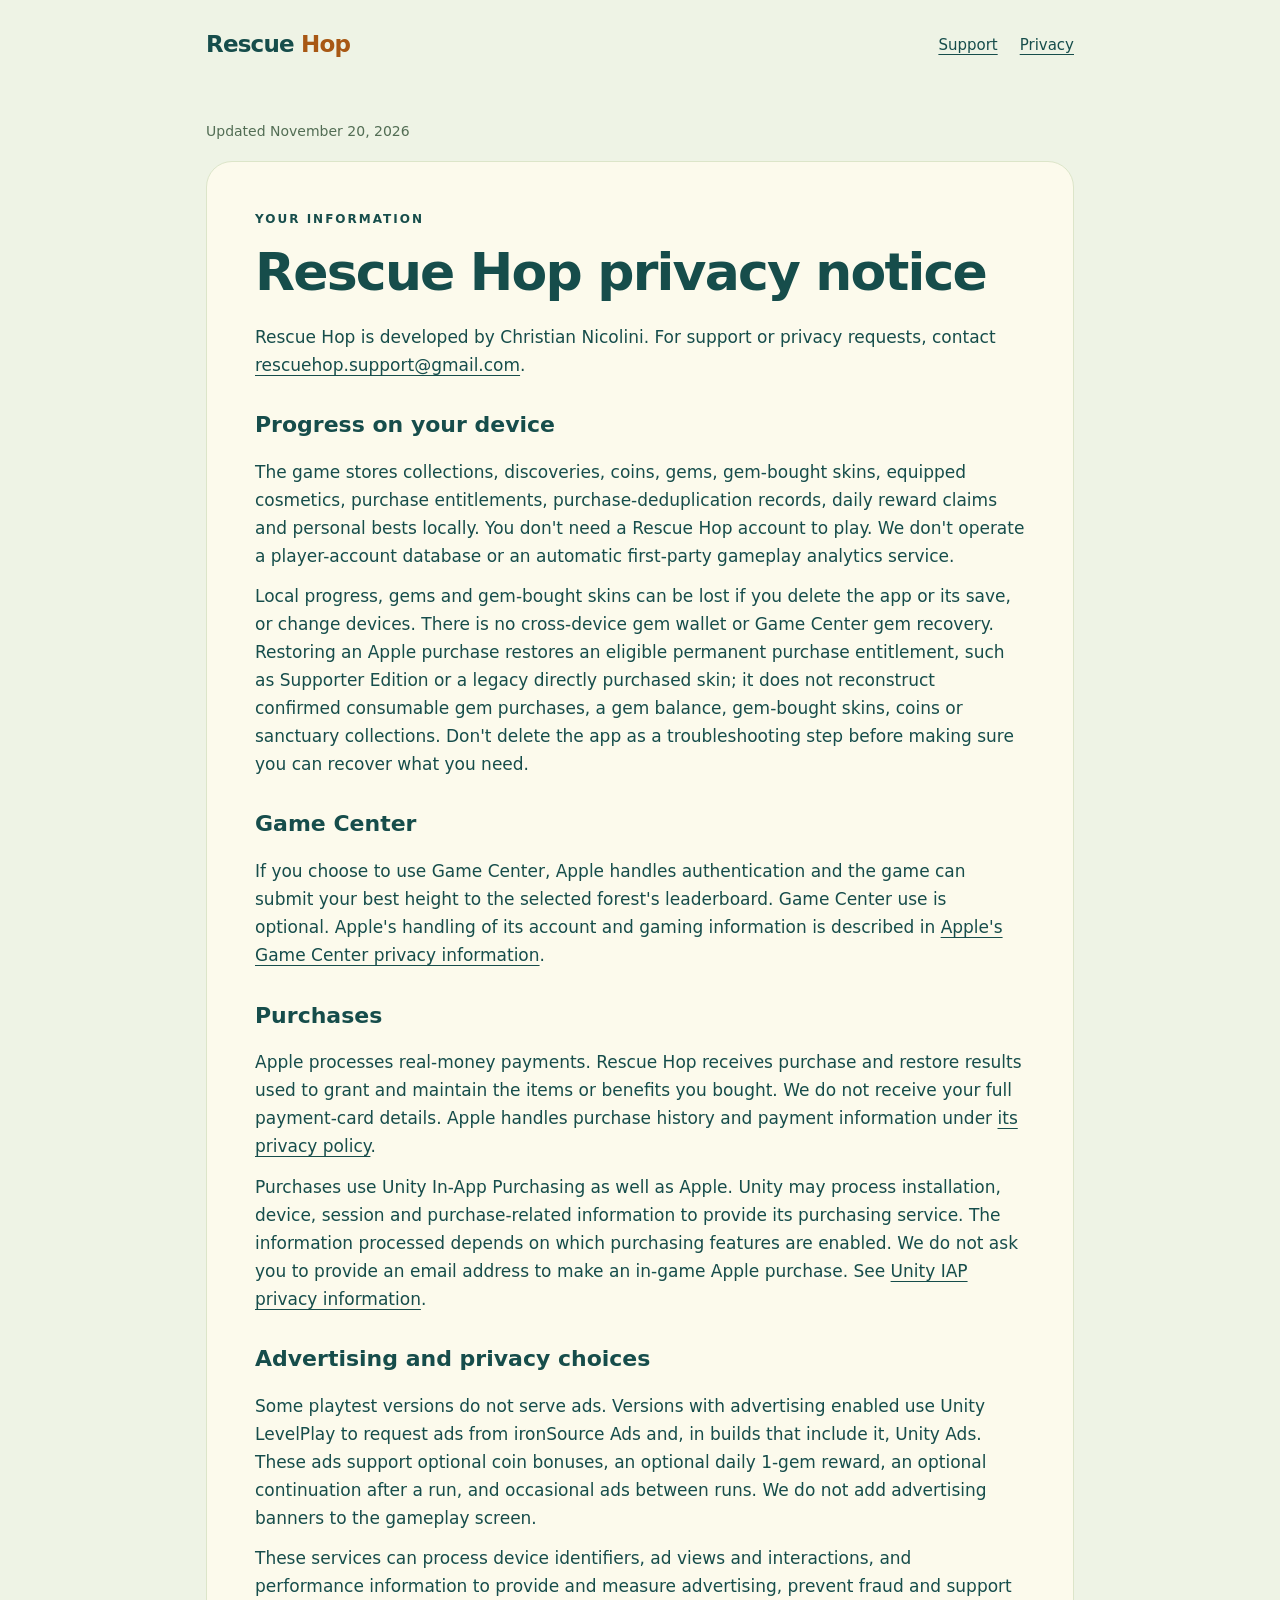
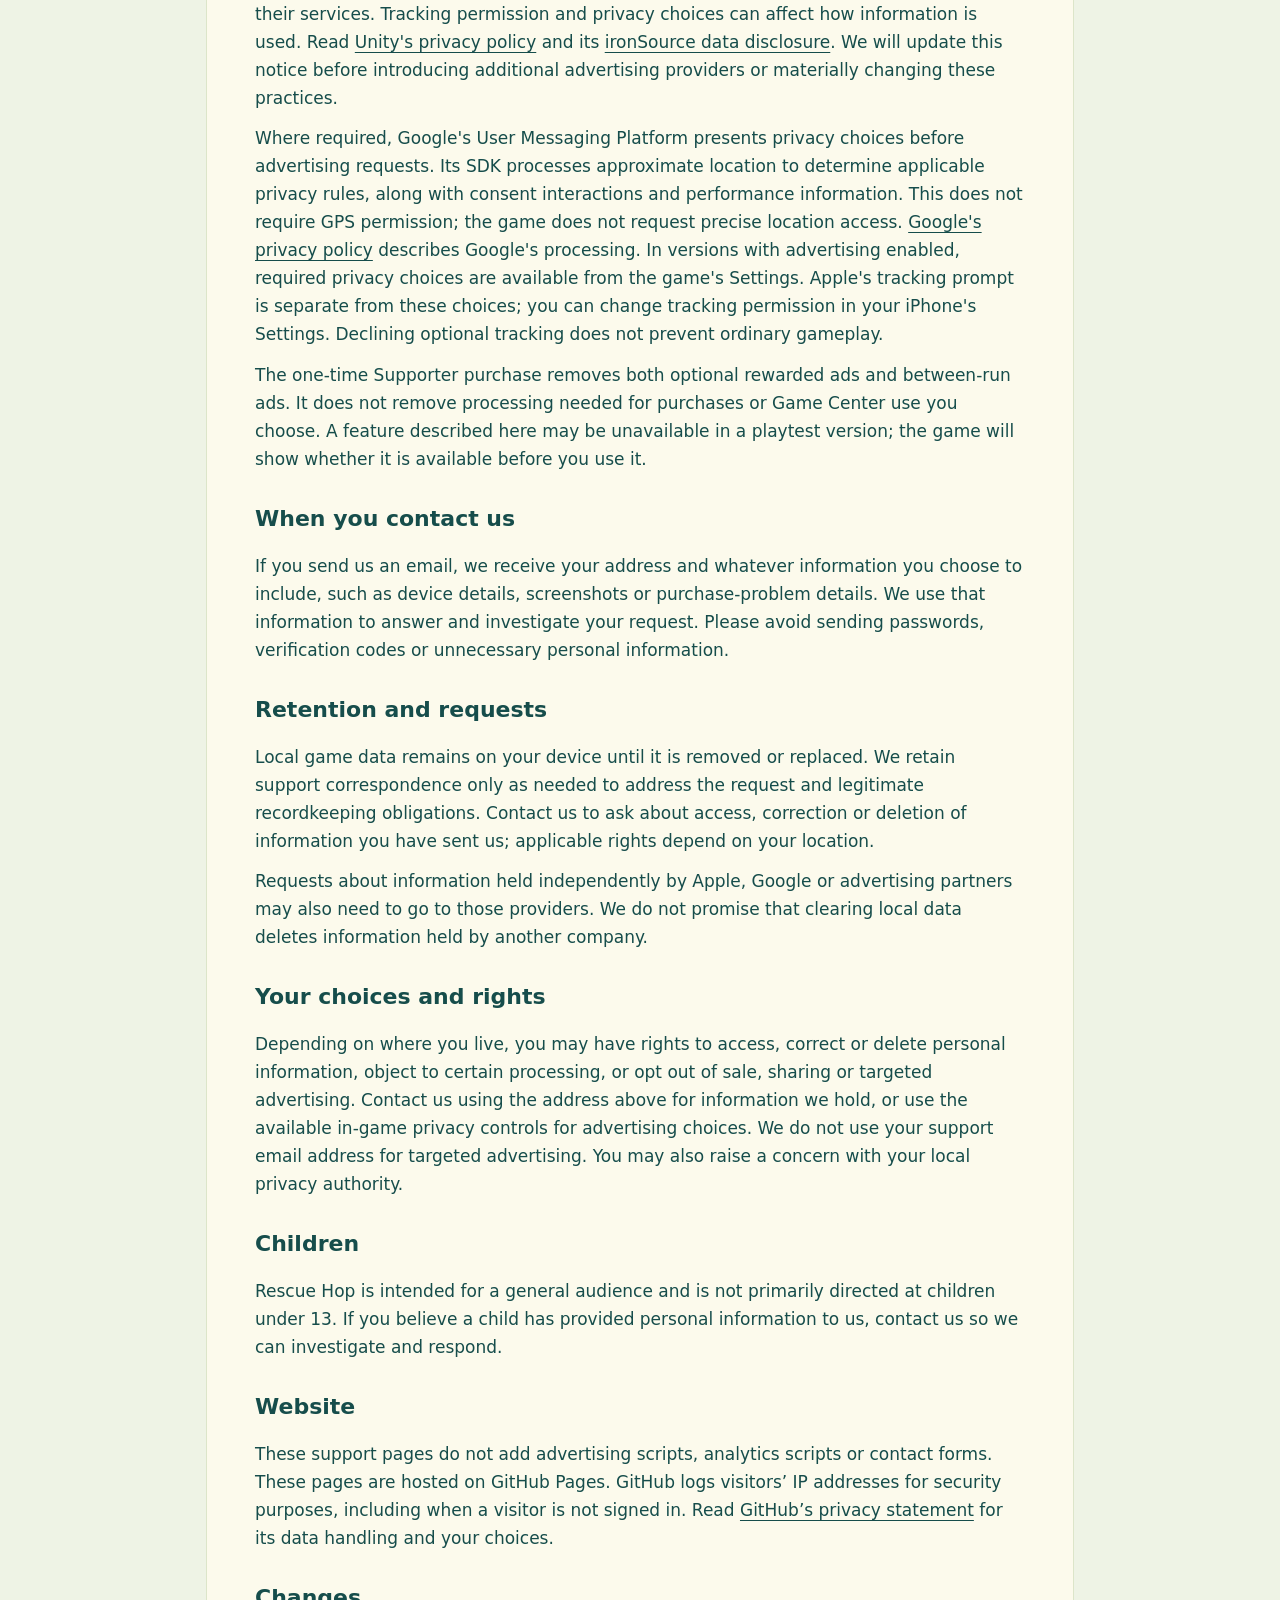
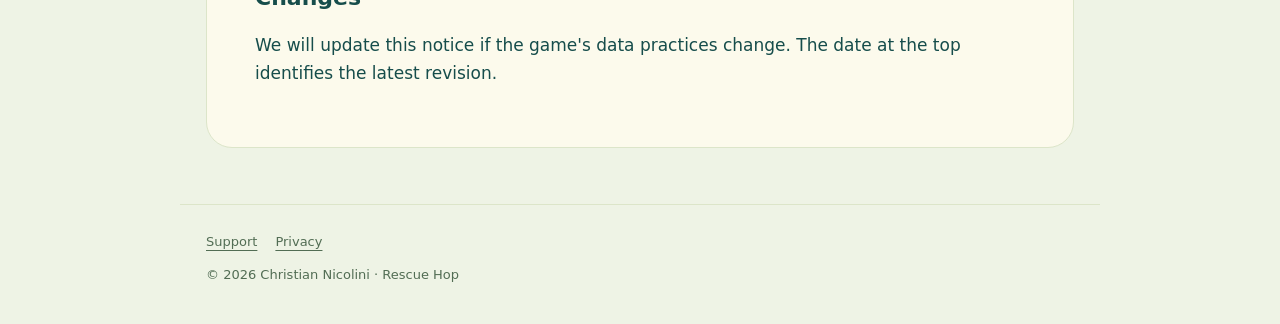
==== commit 33f1165b: "Document device-local gems and current privacy practices Updated privacy notice to reflect changes i" ====
--- a/privacy.html
+++ b/privacy.html
@@ -1 +1 @@
-<!doctype html><html lang="en"><head><meta charset="utf-8"><meta name="viewport" content="width=device-width,initial-scale=1"><title>Rescue Hop — Privacy</title><link rel="stylesheet" href="styles.css"></head><body><header><a class="brand" href="index.html">Rescue <span>Hop</span></a><nav aria-label="Main navigation"><a href="index.html">Support</a><a href="privacy.html" aria-current="page">Privacy</a></nav></header><main><p class="note">Updated November 12, 2026</p><article><div class="eyebrow">Your information</div><h1>Rescue Hop privacy notice</h1><p>Rescue Hop is developed by Christian Nicolini. For support or privacy requests, contact <a href="mailto:rescuehop.support@gmail.com">rescuehop.support@gmail.com</a>.</p><h2>Progress on your device</h2><p>The game stores collections, discoveries, coins, equipped cosmetics, purchase entitlements and personal bests locally. You don't need a Rescue Hop account to play. We don't operate a player-account database or an automatic first-party gameplay analytics service.</p><p>Local progress can be lost if you delete the app or change devices. Restoring an Apple purchase restores an eligible purchase entitlement, not your coin balance or sanctuary collection. Don't delete the app as a troubleshooting step before making sure you can recover what you need.</p><h2>Optional playtest notes</h2><p>If you switch on local run recording, Rescue Hop keeps up to 64 recent run summaries on your device. These include the forest, active run time, height, pickups, deliveries and death cause. They do not include your name, Apple ID or advertising identifier.</p><p>Recording is off by default. You can clear the notes in Settings or choose to copy and share them. Copying does not send them to us automatically.</p><h2>Game Center</h2><p>If you choose to use Game Center, Apple handles authentication and the game can submit your best height to the selected forest's leaderboard. Game Center use is optional. Apple's handling of its account and gaming information is described in <a href="https://www.apple.com/legal/privacy/data/en/game-center/">Apple's Game Center privacy information</a>.</p><h2>Purchases</h2><p>Apple processes real-money payments. Rescue Hop receives purchase and restore results used to grant and maintain the items or benefits you bought. We do not receive your full payment-card details. Apple handles purchase history and payment information under <a href="https://www.apple.com/legal/privacy/">its privacy policy</a>.</p><p>Purchases use Unity In-App Purchasing as well as Apple. Unity may process installation, device, session and purchase-related information to provide its purchasing service. The information processed depends on which purchasing features are enabled. We do not ask you to provide an email address to make an in-game Apple purchase. See <a href="https://docs.unity.com/en-us/iap/privacy-and-consent/overview">Unity IAP privacy information</a>.</p><h2>Advertising and privacy choices</h2><p>Some playtest versions do not serve ads. Versions with advertising enabled use Unity LevelPlay to request ads from ironSource Ads and, in builds that include it, Unity Ads. These ads support optional coin bonuses, an optional continuation after a run, and occasional ads between runs. We do not add advertising banners to the gameplay screen.</p><p>These services can process device identifiers, ad views and interactions, and performance information to provide and measure advertising, prevent fraud and support their services. Tracking permission and privacy choices can affect how information is used. Read <a href="https://unity.com/legal/privacy-policy">Unity's privacy policy</a> and its <a href="https://docs.unity.com/en-us/grow/levelplay/platform/legal-resources/apple-privacy-questionnaire">ironSource data disclosure</a>. We will update this notice before introducing additional advertising providers or materially changing these practices.</p><p>Where required, Google's User Messaging Platform presents privacy choices before advertising requests. Its SDK processes approximate location to determine applicable privacy rules, along with consent interactions and performance information. This does not require GPS permission; the game does not request precise location access. <a href="https://policies.google.com/privacy">Google's privacy policy</a> describes Google's processing. In versions with advertising enabled, required privacy choices are available from the game's Settings. Apple's tracking prompt is separate from these choices; you can change tracking permission in your iPhone's Settings. Declining optional tracking does not prevent ordinary gameplay.</p><p>The one-time Supporter purchase removes both optional rewarded ads and between-run ads. It does not remove processing needed for purchases or Game Center use you choose. A feature described here may be unavailable in a playtest version; the game will show whether it is available before you use it.</p><h2>When you contact us</h2><p>If you send us an email, we receive your address and whatever information you choose to include, such as device details, screenshots or copied run notes. We use that information to answer and investigate your request. Please avoid sending passwords, verification codes or unnecessary personal information.</p><h2>Retention and requests</h2><p>Local game data remains on your device until it is removed or replaced. Clearing local playtest notes does not clear your game progress or any information already sent to us. We retain support correspondence only as needed to address the request and legitimate recordkeeping obligations. Contact us to ask about access, correction or deletion of information you have sent us; applicable rights depend on your location.</p><p>Requests about information held independently by Apple, Google or advertising partners may also need to go to those providers. We do not promise that clearing local data deletes information held by another company.</p><h2>Your choices and rights</h2><p>Depending on where you live, you may have rights to access, correct or delete personal information, object to certain processing, or opt out of sale, sharing or targeted advertising. Contact us using the address above for information we hold, or use the available in-game privacy controls for advertising choices. We do not use your support email address for targeted advertising. You may also raise a concern with your local privacy authority.</p><h2>Children</h2><p>Rescue Hop is intended for a general audience and is not primarily directed at children under 13. If you believe a child has provided personal information to us, contact us so we can investigate and respond.</p><h2>Website</h2><p>These support pages do not add advertising scripts, analytics scripts or contact forms. These pages are hosted on GitHub Pages. GitHub logs visitors’ IP addresses for security purposes, including when a visitor is not signed in. Read <a href="https://docs.github.com/en/site-policy/privacy-policies/github-general-privacy-statement">GitHub’s privacy statement</a> for its data handling and your choices.</p><h2>Changes</h2><p>We will update this notice if the game's data practices change. The date at the top identifies the latest revision.</p></article></main><footer><a href="index.html">Support</a><a href="privacy.html">Privacy</a><p>© 2026 Christian Nicolini · Rescue Hop</p></footer></body></html>
+<!doctype html><html lang="en"><head><meta charset="utf-8"><meta name="viewport" content="width=device-width,initial-scale=1"><title>Rescue Hop — Privacy</title><link rel="stylesheet" href="styles.css"></head><body><header><a class="brand" href="index.html">Rescue <span>Hop</span></a><nav aria-label="Main navigation"><a href="index.html">Support</a><a href="privacy.html" aria-current="page">Privacy</a></nav></header><main><p class="note">Updated November 20, 2026</p><article><div class="eyebrow">Your information</div><h1>Rescue Hop privacy notice</h1><p>Rescue Hop is developed by Christian Nicolini. For support or privacy requests, contact <a href="mailto:rescuehop.support@gmail.com">rescuehop.support@gmail.com</a>.</p><h2>Progress on your device</h2><p>The game stores collections, discoveries, coins, gems, gem-bought skins, equipped cosmetics, purchase entitlements, purchase-deduplication records, daily reward claims and personal bests locally. You don't need a Rescue Hop account to play. We don't operate a player-account database or an automatic first-party gameplay analytics service.</p><p>Local progress, gems and gem-bought skins can be lost if you delete the app or its save, or change devices. There is no cross-device gem wallet or Game Center gem recovery. Restoring an Apple purchase restores an eligible permanent purchase entitlement, such as Supporter Edition or a legacy directly purchased skin; it does not reconstruct confirmed consumable gem purchases, a gem balance, gem-bought skins, coins or sanctuary collections. Don't delete the app as a troubleshooting step before making sure you can recover what you need.</p><h2>Game Center</h2><p>If you choose to use Game Center, Apple handles authentication and the game can submit your best height to the selected forest's leaderboard. Game Center use is optional. Apple's handling of its account and gaming information is described in <a href="https://www.apple.com/legal/privacy/data/en/game-center/">Apple's Game Center privacy information</a>.</p><h2>Purchases</h2><p>Apple processes real-money payments. Rescue Hop receives purchase and restore results used to grant and maintain the items or benefits you bought. We do not receive your full payment-card details. Apple handles purchase history and payment information under <a href="https://www.apple.com/legal/privacy/">its privacy policy</a>.</p><p>Purchases use Unity In-App Purchasing as well as Apple. Unity may process installation, device, session and purchase-related information to provide its purchasing service. The information processed depends on which purchasing features are enabled. We do not ask you to provide an email address to make an in-game Apple purchase. See <a href="https://docs.unity.com/en-us/iap/privacy-and-consent/overview">Unity IAP privacy information</a>.</p><h2>Advertising and privacy choices</h2><p>Some playtest versions do not serve ads. Versions with advertising enabled use Unity LevelPlay to request ads from ironSource Ads and, in builds that include it, Unity Ads. These ads support optional coin bonuses, an optional daily 1-gem reward, an optional continuation after a run, and occasional ads between runs. We do not add advertising banners to the gameplay screen.</p><p>These services can process device identifiers, ad views and interactions, and performance information to provide and measure advertising, prevent fraud and support their services. Tracking permission and privacy choices can affect how information is used. Read <a href="https://unity.com/legal/privacy-policy">Unity's privacy policy</a> and its <a href="https://docs.unity.com/en-us/grow/levelplay/platform/legal-resources/apple-privacy-questionnaire">ironSource data disclosure</a>. We will update this notice before introducing additional advertising providers or materially changing these practices.</p><p>Where required, Google's User Messaging Platform presents privacy choices before advertising requests. Its SDK processes approximate location to determine applicable privacy rules, along with consent interactions and performance information. This does not require GPS permission; the game does not request precise location access. <a href="https://policies.google.com/privacy">Google's privacy policy</a> describes Google's processing. In versions with advertising enabled, required privacy choices are available from the game's Settings. Apple's tracking prompt is separate from these choices; you can change tracking permission in your iPhone's Settings. Declining optional tracking does not prevent ordinary gameplay.</p><p>The one-time Supporter purchase removes both optional rewarded ads and between-run ads. It does not remove processing needed for purchases or Game Center use you choose. A feature described here may be unavailable in a playtest version; the game will show whether it is available before you use it.</p><h2>When you contact us</h2><p>If you send us an email, we receive your address and whatever information you choose to include, such as device details, screenshots or purchase-problem details. We use that information to answer and investigate your request. Please avoid sending passwords, verification codes or unnecessary personal information.</p><h2>Retention and requests</h2><p>Local game data remains on your device until it is removed or replaced. We retain support correspondence only as needed to address the request and legitimate recordkeeping obligations. Contact us to ask about access, correction or deletion of information you have sent us; applicable rights depend on your location.</p><p>Requests about information held independently by Apple, Google or advertising partners may also need to go to those providers. We do not promise that clearing local data deletes information held by another company.</p><h2>Your choices and rights</h2><p>Depending on where you live, you may have rights to access, correct or delete personal information, object to certain processing, or opt out of sale, sharing or targeted advertising. Contact us using the address above for information we hold, or use the available in-game privacy controls for advertising choices. We do not use your support email address for targeted advertising. You may also raise a concern with your local privacy authority.</p><h2>Children</h2><p>Rescue Hop is intended for a general audience and is not primarily directed at children under 13. If you believe a child has provided personal information to us, contact us so we can investigate and respond.</p><h2>Website</h2><p>These support pages do not add advertising scripts, analytics scripts or contact forms. These pages are hosted on GitHub Pages. GitHub logs visitors’ IP addresses for security purposes, including when a visitor is not signed in. Read <a href="https://docs.github.com/en/site-policy/privacy-policies/github-general-privacy-statement">GitHub’s privacy statement</a> for its data handling and your choices.</p><h2>Changes</h2><p>We will update this notice if the game's data practices change. The date at the top identifies the latest revision.</p></article></main><footer><a href="index.html">Support</a><a href="privacy.html">Privacy</a><p>© 2026 Christian Nicolini · Rescue Hop</p></footer></body></html>
